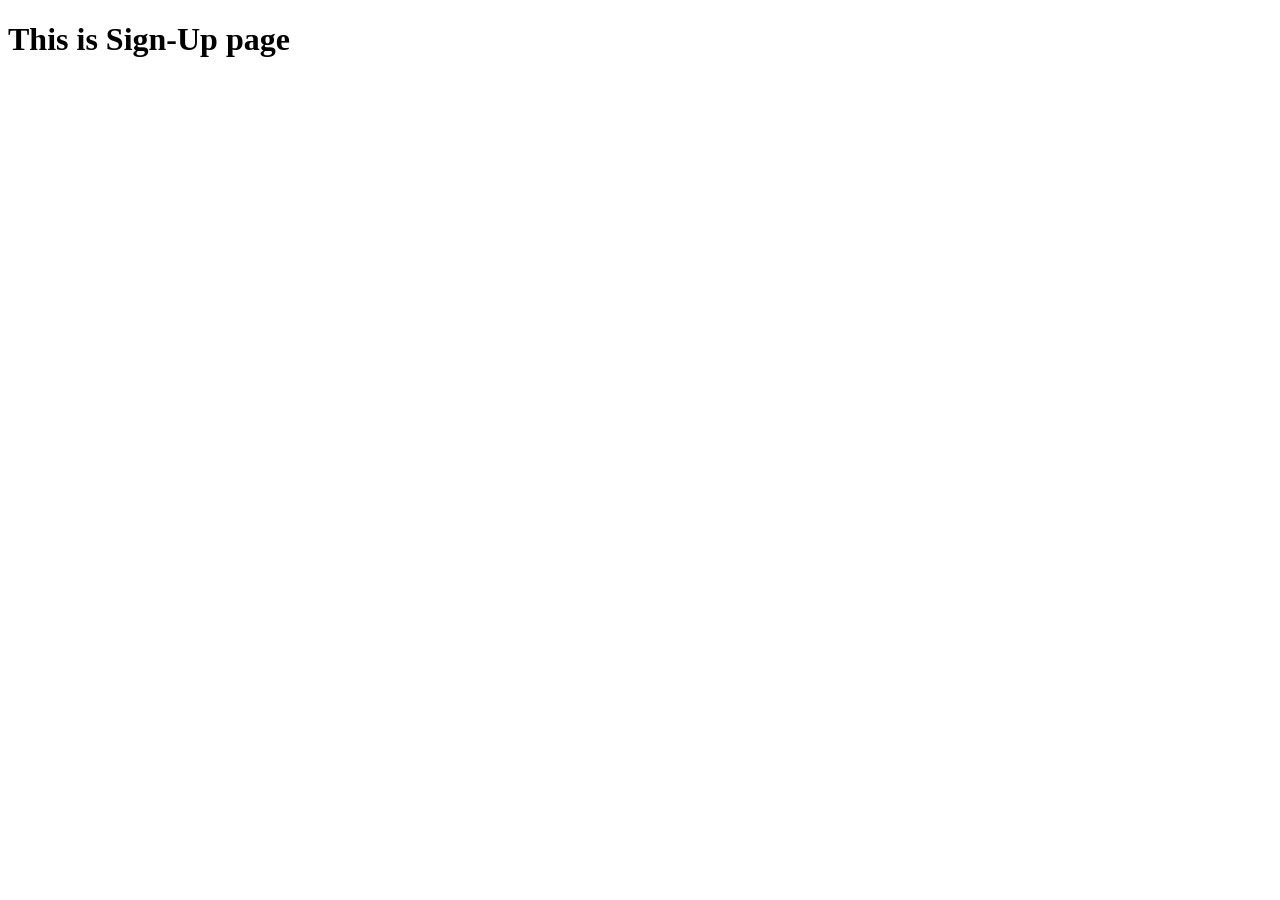
==== signup.html @ cd6a1bf7 "initial the project" ====
<!DOCTYPE html>
<html lang="en">
<head>
    <meta charset="UTF-8">
    <meta name="viewport" content="width=device-width, initial-scale=1.0">
    <title>Sign-Up</title>
</head>
<body>
    <h1>This is Sign-Up page</h1>
</body>
</html>
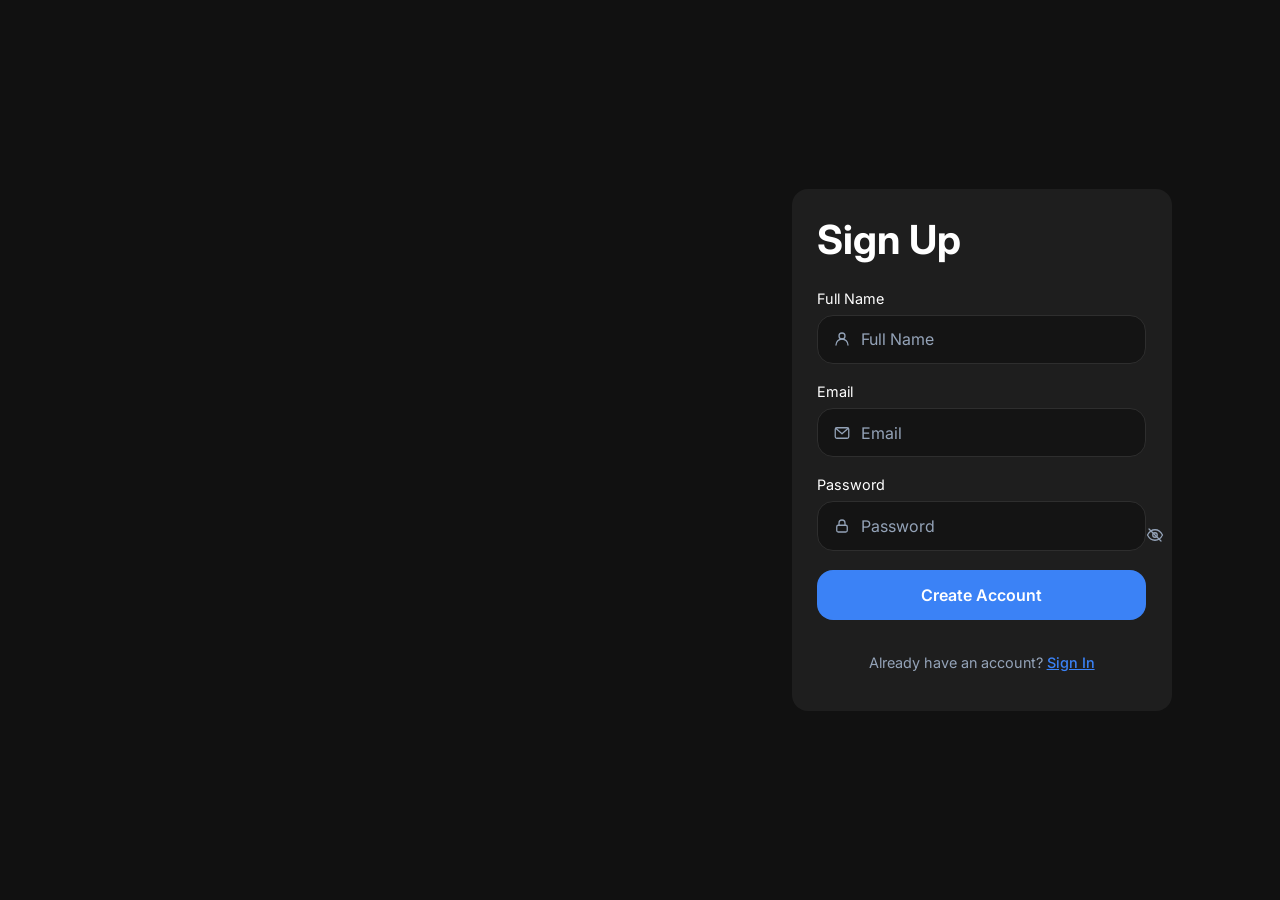
==== commit ab97432d: "feat: complete dashboard" ====
--- a/signup.html
+++ b/signup.html
@@ -4,8 +4,54 @@
     <meta charset="UTF-8">
     <meta name="viewport" content="width=device-width, initial-scale=1.0">
     <title>Sign-Up</title>
+    <link rel="stylesheet" href="/assets/style/signupstyle.css">
 </head>
 <body>
-    <h1>This is Sign-Up page</h1>
+
+   <div class="dual">
+
+   <div class="dual-media" role="img" aria-label="Team collaborating around a laptop in an office"></div>
+
+   <section class="dual-form">
+    <div class="form-card">
+      <h1>Sign Up</h1>
+
+      <form action="#" method="post">
+        <div class="field">
+          <label for="fullname">Full Name</label>
+          <div class="input-icon">
+            <svg class="icon" viewBox="0 0 24 24"><circle cx="12" cy="8" r="4"/><path d="M4 20c0-4.4 3.6-8 8-8s8 3.6 8 8"/></svg>
+            <input id="fullname" name="fullname" type="text" placeholder="Full Name" required>
+          </div>
+        </div>
+
+        <div class="field">
+          <label for="email">Email</label>
+          <div class="input-icon">
+            <svg class="icon" viewBox="0 0 24 24"><rect x="3" y="5" width="18" height="14" rx="2"/><path d="m4 6 8 7 8-7"/></svg>
+            <input id="email" name="email" type="email" placeholder="Email" required>
+          </div>
+        </div>
+
+        <div class="field">
+          <label for="password">Password</label>
+          <div class="input-icon">
+            <svg class="icon" viewBox="0 0 24 24"><rect x="5" y="11" width="14" height="9" rx="2"/><path d="M8 11V8a4 4 0 0 1 8 0v3"/></svg>
+            <input id="password" name="password" type="password" placeholder="Password" required>
+            <button class="toggle-visibility" type="button" aria-label="Show password">
+              <svg class="icon" viewBox="0 0 24 24"><path d="M2 12s3.5-7 10-7 10 7 10 7-3.5 7-10 7-10-7-10-7Z"/><circle cx="12" cy="12" r="3"/><path d="m4 4 16 16"/></svg>
+            </button>
+          </div>
+        </div>
+
+        <button class="btn-primary" type="submit">Create Account</button>
+
+        <p class="form-links">Already have an account? <a href="signin.html">Sign In</a></p>
+      </form>
+    </div>
+  </section>
+
+</div>
+
 </body>
 </html>
--- a/assets/style/signupstyle.css
+++ b/assets/style/signupstyle.css
@@ -0,0 +1,147 @@
+@import url('https://fonts.googleapis.com/css2?family=Inter:wght@400;500;600;700&display=swap');
+
+:root{
+  --bg-main: #111111;
+  --bg-card: #1E1E1E;
+  --color-primary: #3B82F6;
+  --text-main: #FFFFFF;
+  --text-muted: #94A3B8;
+  --radius: 16px;
+}
+
+*, *::before, *::after{
+  box-sizing: border-box;
+}
+
+body{
+  margin: 0;
+  font-family: 'Inter', sans-serif;
+  background: var(--bg-main);
+  color: var(--text-main);
+}
+
+body{
+  margin: 0;
+  font-family: 'Inter', sans-serif;
+  background: var(--bg-main);
+  color: var(--text-main);
+}
+
+img{ max-width: 100%; display: block; }
+a{ color: inherit; }
+button, input{ font-family: inherit; font-size: inherit; color: inherit; }
+.icon{ width: 18px; height: 18px; flex: none; stroke: currentColor; fill: none; stroke-width: 1.7; stroke-linecap: round; stroke-linejoin: round; }
+
+
+.dual{
+  display: flex;
+  align-items: center;
+  gap: 2rem;
+  min-height: 100vh;
+  padding: 2rem;
+}
+
+.dual-media{
+  flex: 1 1 55%;
+  align-self: stretch;
+  border-radius: var(--radius);
+  overflow: hidden;
+  background-image: url('https://images.unsplash.com/photo-1568992687947-868a62a9f521?w=700&auto=format&fit=crop&q=60&ixlib=rb-4.1.0&ixid=M3wxMjA3fDB8MHxzZWFyY2h8M3x8VGVhbSUyME1lZXRpbmclMjBpbiUyME9mZmljZXxlbnwwfHwwfHx8MA%3D%3D');
+  background-size: cover;
+  background-position: center;
+  min-height: 500px;
+}
+.dual-form{
+  flex: 1 1 45%;
+  display: flex;
+  justify-content: center;
+}
+
+.form-card{
+  width: 100%;
+  max-width: 380px;
+  background: var(--bg-card);
+  border-radius: var(--radius);
+  padding: 1.6rem;
+}
+
+.form-card h1{
+  font-size: 2.5rem;
+  font-weight: 700;
+  margin: 0 0 1.6rem;
+}
+
+form{ display: flex; flex-direction: column; gap: 1.2rem; }
+
+.field label{
+  display: block;
+  font-size: .9rem;
+  margin-bottom: .5rem;
+}
+.input-icon{
+  position: relative;
+  display: flex;
+  align-items: center;
+}
+.input-icon .icon{
+  position: absolute;
+  left: 1rem;
+  color: var(--text-muted);
+}
+.input-icon input{
+  width: 100%;
+  background: #141414;
+  border: 1px solid #2E2E2E;
+  border-radius: var(--radius);
+  padding: .85rem 1rem .85rem 2.7rem;
+  outline: none;
+}
+.input-icon input::placeholder{ color: var(--text-muted); }
+.input-icon input:focus{ border-color: var(--color-primary); }
+
+.toggle-visibility{
+  position: absolute;
+  right: 1rem;
+  background: none;
+  border: none;
+  color: var(--text-muted);
+  cursor: pointer;
+  padding: 0;
+  display: flex;
+}
+
+.btn-primary{
+  background: var(--color-primary);
+  color: #fff;
+  border: none;
+  border-radius: var(--radius);
+  padding: .95rem;
+  font-weight: 600;
+  font-size: 1rem;
+  cursor: pointer;
+}
+
+.form-links{
+  text-align: center;
+  font-size: .9rem;
+  color: var(--text-muted);
+}
+.form-links a{ color: var(--color-primary); font-weight: 500; }
+
+
+@media (max-width: 760px){
+  .dual{
+    flex-direction: column;
+    padding: 1.1rem;
+    gap: 1.2rem;
+    min-height: auto;
+  }
+  .dual-media{
+    width: 100%;
+    min-height: 200px;
+    flex: none;
+  }
+  .dual-form{ width: 100%; }
+  .form-card{ max-width: none; padding: 1.4rem; }
+  .form-card h1{ font-size: 2rem; margin-bottom: 1.3rem; }
+}
